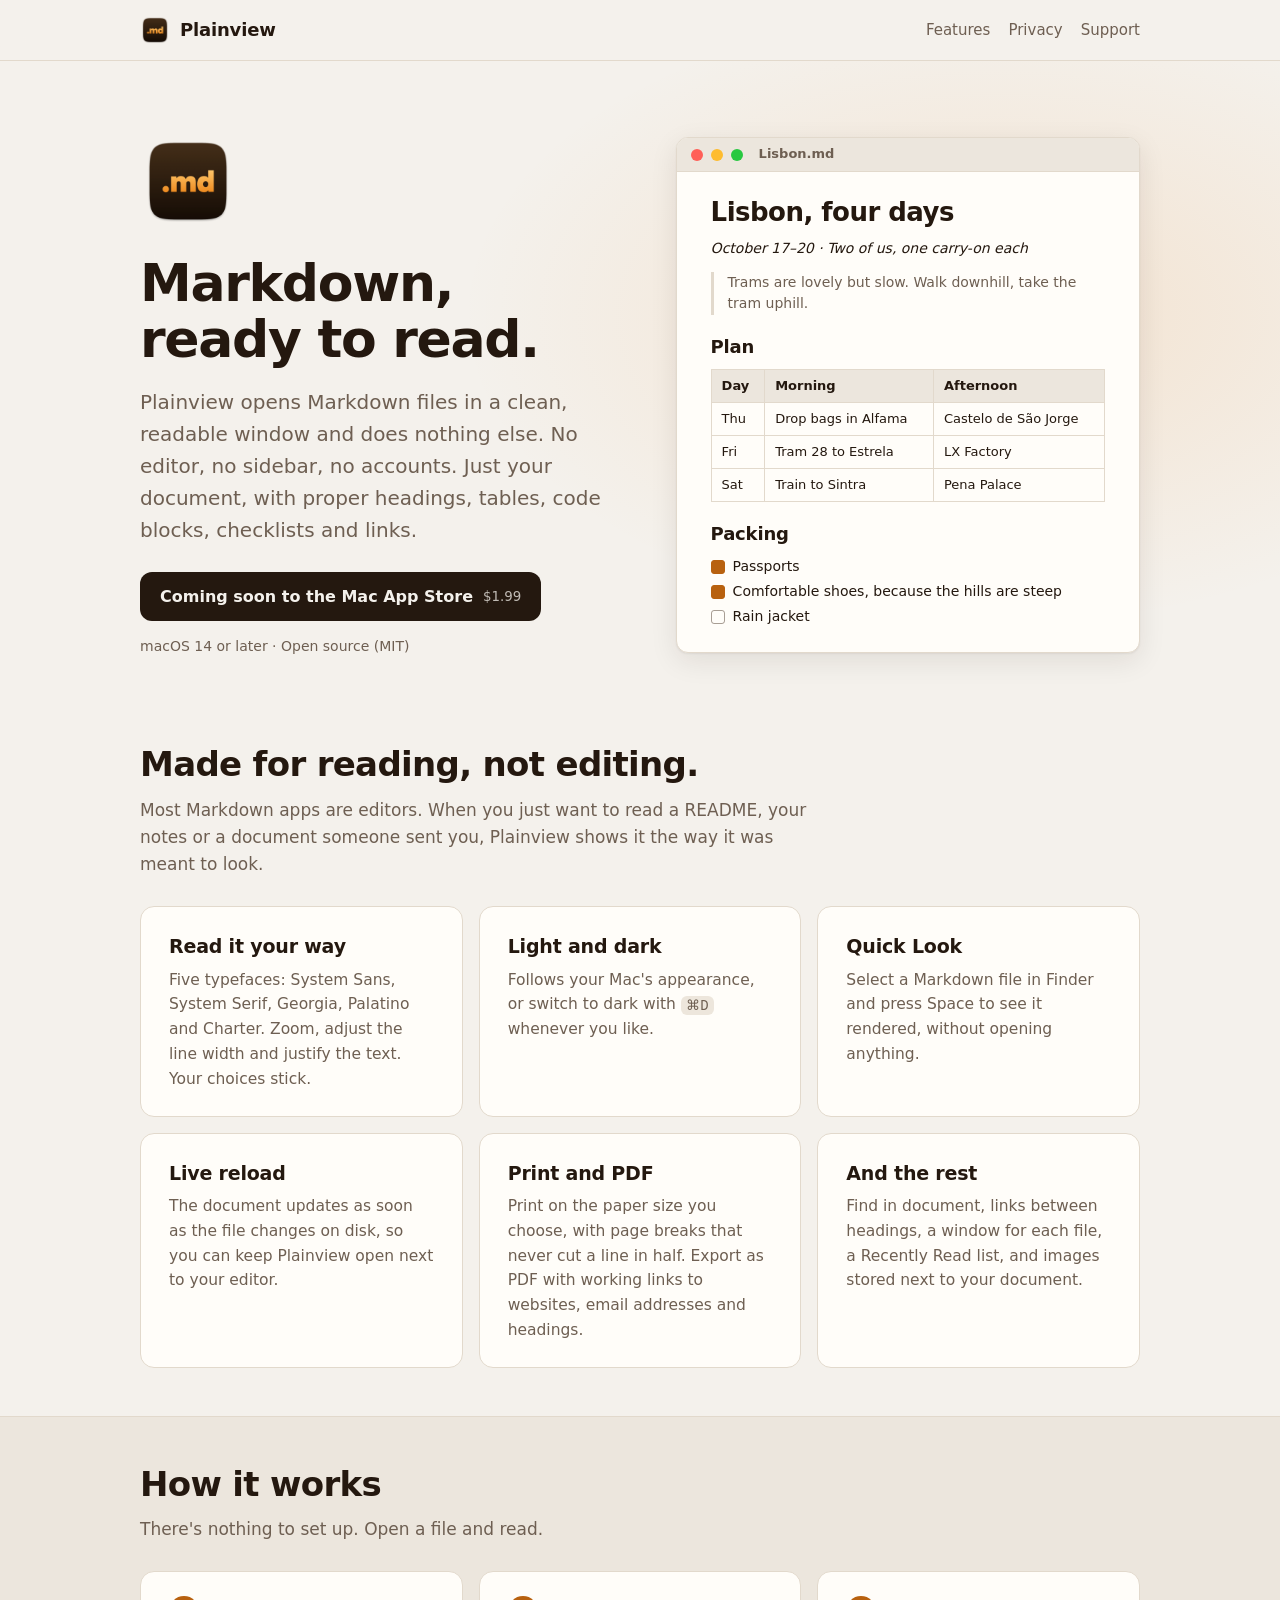
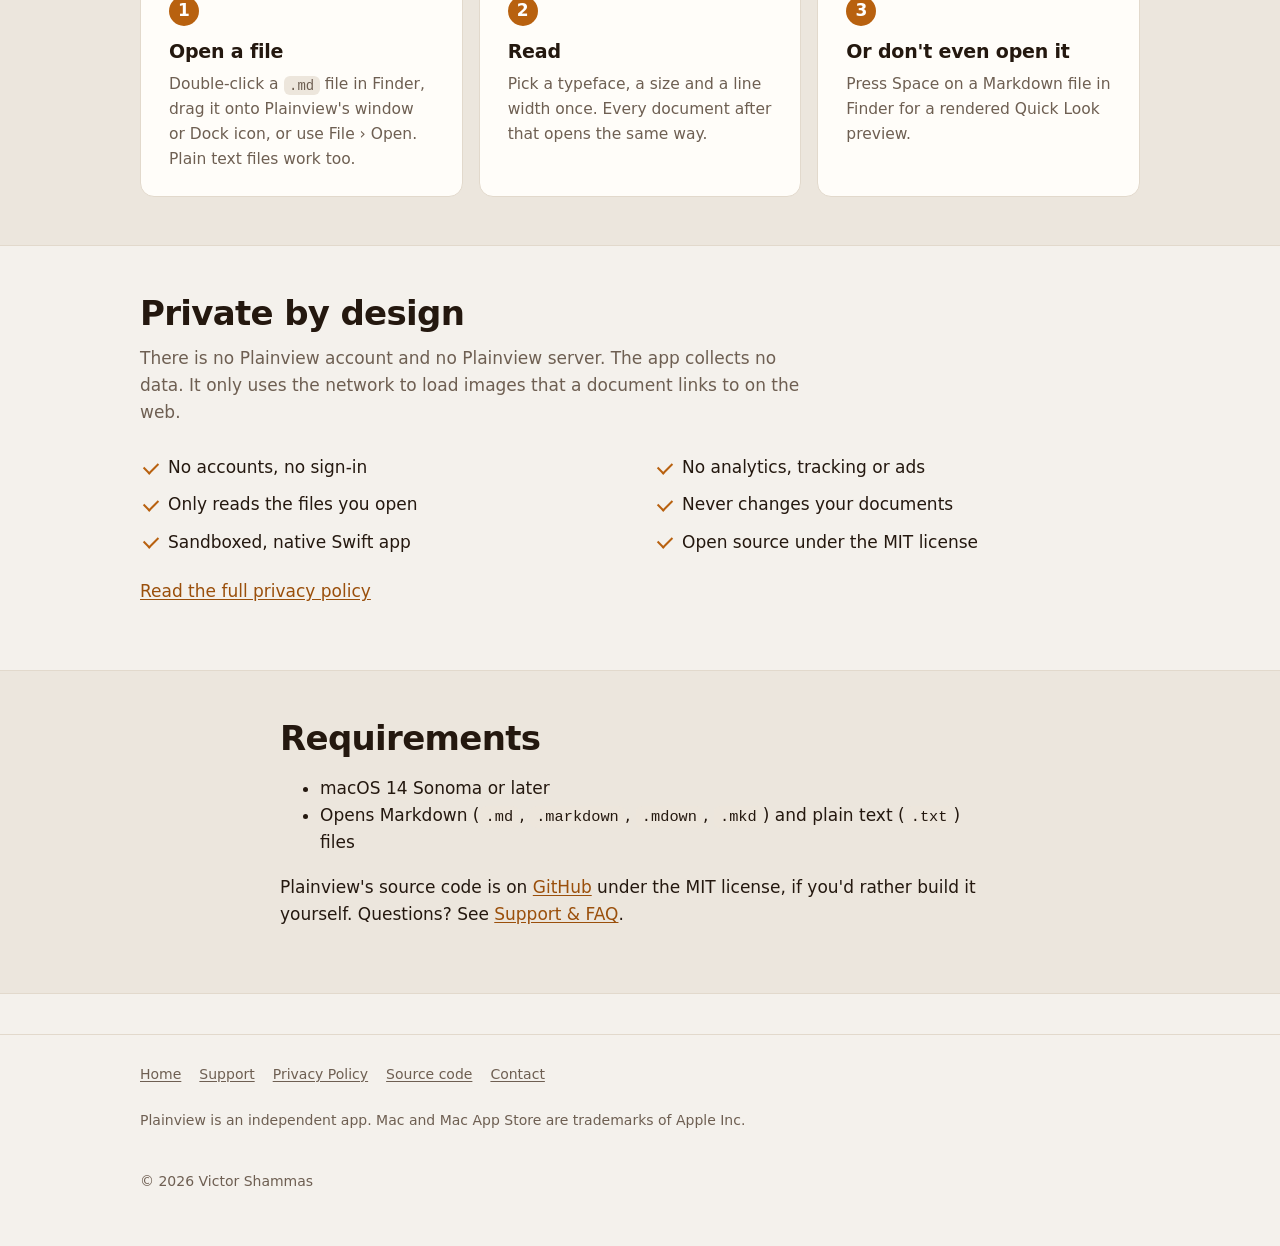
==== docs/index.html @ ef62adac "Add the Plainview website, served from docs/ by GitHub Pages Home, support and privacy pages at vict" ====
<!doctype html>
<html lang="en">
<head>
<meta charset="utf-8">
<meta name="viewport" content="width=device-width, initial-scale=1">
<title>Plainview: a Markdown reader for the Mac</title>
<meta name="description" content="Plainview opens Markdown files in a clean, readable window and does nothing else. Five typefaces, light and dark modes, Quick Look in Finder, live reload and PDF export. No editor, no accounts, no tracking.">
<meta name="color-scheme" content="light dark">
<meta property="og:title" content="Plainview">
<meta property="og:description" content="A Markdown reader for the Mac. For reading, not editing.">
<meta property="og:image" content="https://victorshammas.com/plainview/icon.png">
<link rel="icon" type="image/png" href="favicon.png">
<link rel="apple-touch-icon" href="apple-touch-icon.png">
<link rel="stylesheet" href="style.css">
</head>
<body>
<header class="site-header">
  <div class="wrap">
    <a class="brand" href="./"><img src="icon.png" alt="" width="30" height="30">Plainview</a>
    <nav class="nav" aria-label="Main">
      <a href="#features" class="hide-sm">Features</a>
      <a href="#privacy" class="hide-sm">Privacy</a>
      <a href="support.html">Support</a>
    </nav>
  </div>
</header>

<main>
  <section class="hero">
    <div class="wrap">
      <div>
        <img class="hero-icon" src="icon.png" alt="Plainview app icon" width="96" height="96">
        <h1>Markdown, ready to read.</h1>
        <p class="lede">Plainview opens Markdown files in a clean, readable window and does nothing else. No editor, no sidebar, no accounts. Just your document, with proper headings, tables, code blocks, checklists and links.</p>
        <div class="cta-row">
          <!-- At launch, replace with: <a class="btn" href="https://apps.apple.com/app/id6818242560">Download on the Mac App Store <small>$1.99</small></a> (see README.md). -->
          <span class="btn" aria-disabled="true">Coming soon to the Mac App Store <small>$1.99</small></span>
          <span class="fineprint">macOS 14 or later · Open source (MIT)</span>
        </div>
      </div>

      <figure class="mock" aria-label="Illustration of a Markdown document open in Plainview" role="img">
        <div class="win-bar"><i></i><i></i><i></i>Lisbon.md</div>
        <div class="page">
          <p class="t1">Lisbon, four days</p>
          <p><em>October 17–20 · Two of us, one carry-on each</em></p>
          <blockquote>Trams are lovely but slow. Walk downhill, take the tram uphill.</blockquote>
          <p class="t2">Plan</p>
          <table>
            <tr><th>Day</th><th>Morning</th><th>Afternoon</th></tr>
            <tr><td>Thu</td><td>Drop bags in Alfama</td><td>Castelo de São Jorge</td></tr>
            <tr><td>Fri</td><td>Tram 28 to Estrela</td><td>LX Factory</td></tr>
            <tr><td>Sat</td><td>Train to Sintra</td><td>Pena Palace</td></tr>
          </table>
          <p class="t2">Packing</p>
          <ul>
            <li class="done">Passports</li>
            <li class="done">Comfortable shoes, because the hills are steep</li>
            <li>Rain jacket</li>
          </ul>
        </div>
      </figure>
    </div>
  </section>

  <section id="features">
    <div class="wrap">
      <h2>Made for reading, not editing.</h2>
      <p class="section-lede">Most Markdown apps are editors. When you just want to read a README, your notes or a document someone sent you, Plainview shows it the way it was meant to look.</p>
      <div class="grid">
        <div class="card"><h3>Read it your way</h3><p>Five typefaces: System Sans, System Serif, Georgia, Palatino and Charter. Zoom, adjust the line width and justify the text. Your choices stick.</p></div>
        <div class="card"><h3>Light and dark</h3><p>Follows your Mac's appearance, or switch to dark with <kbd>⌘D</kbd> whenever you like.</p></div>
        <div class="card"><h3>Quick Look</h3><p>Select a Markdown file in Finder and press Space to see it rendered, without opening anything.</p></div>
        <div class="card"><h3>Live reload</h3><p>The document updates as soon as the file changes on disk, so you can keep Plainview open next to your editor.</p></div>
        <div class="card"><h3>Print and PDF</h3><p>Print on the paper size you choose, with page breaks that never cut a line in half. Export as PDF with working links to websites, email addresses and headings.</p></div>
        <div class="card"><h3>And the rest</h3><p>Find in document, links between headings, a window for each file, a Recently Read list, and images stored next to your document.</p></div>
      </div>
    </div>
  </section>

  <section class="band" id="how">
    <div class="wrap">
      <h2>How it works</h2>
      <p class="section-lede">There's nothing to set up. Open a file and read.</p>
      <div class="steps">
        <div class="card"><h3>Open a file</h3><p>Double-click a <code>.md</code> file in Finder, drag it onto Plainview's window or Dock icon, or use File › Open. Plain text files work too.</p></div>
        <div class="card"><h3>Read</h3><p>Pick a typeface, a size and a line width once. Every document after that opens the same way.</p></div>
        <div class="card"><h3>Or don't even open it</h3><p>Press Space on a Markdown file in Finder for a rendered Quick Look preview.</p></div>
      </div>
    </div>
  </section>

  <section id="privacy">
    <div class="wrap">
      <h2>Private by design</h2>
      <p class="section-lede">There is no Plainview account and no Plainview server. The app collects no data. It only uses the network to load images that a document links to on the web.</p>
      <ul class="checks">
        <li>No accounts, no sign-in</li>
        <li>No analytics, tracking or ads</li>
        <li>Only reads the files you open</li>
        <li>Never changes your documents</li>
        <li>Sandboxed, native Swift app</li>
        <li>Open source under the MIT license</li>
      </ul>
      <p style="margin-top:22px"><a href="privacy.html">Read the full privacy policy</a></p>
    </div>
  </section>

  <section class="band">
    <div class="wrap narrow">
      <h2>Requirements</h2>
      <ul>
        <li>macOS 14 Sonoma or later</li>
        <li>Opens Markdown (<code>.md</code>, <code>.markdown</code>, <code>.mdown</code>, <code>.mkd</code>) and plain text (<code>.txt</code>) files</li>
      </ul>
      <p>Plainview's source code is on <a href="https://github.com/victor-shammas/plainview">GitHub</a> under the MIT license, if you'd rather build it yourself. Questions? See <a href="support.html">Support &amp; FAQ</a>.</p>
    </div>
  </section>
</main>

<footer>
  <div class="wrap">
    <nav aria-label="Footer"><a href="./">Home</a><a href="support.html">Support</a><a href="privacy.html">Privacy Policy</a><a href="https://github.com/victor-shammas/plainview">Source code</a><a href="mailto:contact@victorshammas.com">Contact</a></nav>
    <p>Plainview is an independent app. Mac and Mac App Store are trademarks of Apple Inc.</p>
    <p>© 2026 Victor Shammas</p>
  </div>
</footer>
</body>
</html>
---- docs/style.css ----
/* Plainview site: one stylesheet, no external fonts, scripts or trackers.
   Shared with the Gaugeline site (victorshammas.com/gaugeline/); only the hero mock differs. */
:root {
  /* Brand palette, matching the app icon: espresso (#46321F → #1C140E), amber (#FFC56A → #EE8A25), cream (#FFF1DC). */
  --bg: #f4f1ec;
  --surface: #fffdf9;
  --surface-2: #ece6dd;
  --text: #24180f;
  --muted: #6e5f52;
  --line: #e2d9cc;
  --accent: #b8610f;
  --accent-ink: #ffffff;
  --link: #9a4f0b;
  --glow: rgba(238, 138, 37, .14);
  --ok: #3fa66b;
  --warn: #e8a33a;
  --bad: #e0563a;
  --track: #e7dfd3;
  --code-bg: #ede6dc;
  --shadow: 0 1px 2px rgba(36, 24, 15, .06), 0 8px 28px rgba(36, 24, 15, .09);
  --radius: 14px;
  color-scheme: light dark;
}
@media (prefers-color-scheme: dark) {
  :root {
    --bg: #1c140e;
    --surface: #2a1f16;
    --surface-2: #241a12;
    --text: #f6ebdd;
    --muted: #bca892;
    --line: #46321f;
    --accent: #ffb457;
    --accent-ink: #1c140e;
    --link: #ffc56a;
    --glow: rgba(255, 197, 106, .12);
    --track: #46321f;
    --code-bg: #33261b;
    --shadow: 0 1px 2px rgba(0, 0, 0, .35), 0 10px 30px rgba(0, 0, 0, .4);
  }
}

* { box-sizing: border-box; }
html { -webkit-text-size-adjust: 100%; }
body {
  margin: 0;
  background: var(--bg);
  color: var(--text);
  font: 17px/1.6 -apple-system, BlinkMacSystemFont, "SF Pro Text", "Segoe UI", system-ui, sans-serif;
  -webkit-font-smoothing: antialiased;
}
a { color: var(--link); text-underline-offset: 2px; }
a:hover { text-decoration-thickness: 2px; }
img { max-width: 100%; height: auto; }
code, kbd {
  font: .9em/1.4 ui-monospace, "SF Mono", Menlo, monospace;
  background: var(--code-bg);
  border-radius: 6px;
  padding: .12em .4em;
  overflow-wrap: anywhere;
}
pre {
  background: var(--code-bg);
  border-radius: 10px;
  padding: 14px 16px;
  overflow-x: auto;
  font: 14px/1.5 ui-monospace, "SF Mono", Menlo, monospace;
}
pre code { background: none; padding: 0; }

.wrap { max-width: 1040px; margin: 0 auto; padding: 0 20px; }
.narrow { max-width: 760px; }

/* Header */
.site-header { border-bottom: 1px solid var(--line); background: color-mix(in srgb, var(--bg) 88%, transparent); position: sticky; top: 0; backdrop-filter: saturate(160%) blur(12px); -webkit-backdrop-filter: saturate(160%) blur(12px); z-index: 10; }
.site-header .wrap { display: flex; align-items: center; justify-content: space-between; gap: 16px; height: 60px; }
.brand { display: flex; align-items: center; gap: 10px; font-weight: 700; font-size: 18px; color: var(--text); text-decoration: none; letter-spacing: -.01em; }
.brand img { width: 30px; height: 30px; }
.nav { display: flex; gap: 18px; font-size: 15px; }
.nav a { color: var(--muted); text-decoration: none; }
.nav a:hover, .nav a[aria-current="page"] { color: var(--text); }

/* Hero */
.hero { padding: 72px 0 40px; background: radial-gradient(60% 70% at 78% 40%, var(--glow), transparent 70%); }
.hero .wrap { display: grid; grid-template-columns: 1.05fr 1fr; gap: 48px; align-items: center; }
.hero-icon { width: 96px; height: 96px; margin-bottom: 18px; }
h1 { font-size: clamp(34px, 5vw, 52px); line-height: 1.08; letter-spacing: -.025em; margin: 0 0 18px; }
.lede { font-size: 20px; color: var(--muted); margin: 0 0 26px; max-width: 34em; }
.cta-row { display: flex; flex-wrap: wrap; align-items: center; gap: 14px 18px; }
.btn {
  display: inline-flex; align-items: center; gap: 10px;
  background: var(--text); color: var(--bg);
  padding: 12px 20px; border-radius: 12px;
  font-weight: 600; text-decoration: none; font-size: 16px;
}
.btn:hover { opacity: .9; }
.btn small { font-weight: 500; opacity: .75; }
.fineprint { color: var(--muted); font-size: 14px; }

/* Reader window mock (pure CSS, sample document) */
.mock { margin: 0; background: var(--surface); border: 1px solid var(--line); border-radius: 12px; box-shadow: var(--shadow); overflow: hidden; }
.win-bar { display: flex; align-items: center; gap: 8px; height: 34px; padding: 0 14px; border-bottom: 1px solid var(--line); background: var(--surface-2); font-size: 13px; font-weight: 600; color: var(--muted); }
.win-bar i { width: 12px; height: 12px; border-radius: 50%; background: #ff5f57; }
.win-bar i:nth-child(2) { background: #febc2e; } .win-bar i:nth-child(3) { background: #28c840; margin-right: 8px; }
.page { padding: 26px 34px 22px; font-size: 14px; line-height: 1.55; }
.page .t1 { font-size: 26px; font-weight: 700; letter-spacing: -.02em; line-height: 1.15; margin: 0 0 10px; }
.page .t2 { font-size: 18px; font-weight: 700; letter-spacing: -.01em; margin: 18px 0 8px; }
.page p { margin: 0 0 12px; }
.page blockquote { margin: 0 0 12px; padding: 0 0 0 14px; border-left: 3px solid var(--line); color: var(--muted); }
.page table { display: table; font-size: 13px; margin: 0; border: 1px solid var(--line); }
.page th, .page td { padding: 6px 10px; border: 1px solid var(--line); }
.page th { color: var(--text); font-size: 13px; background: var(--surface-2); }
.page ul { list-style: none; padding: 0; margin: 0; }
.page li { display: flex; align-items: center; gap: 8px; margin: 3px 0; }
.page li::before { content: ""; width: 12px; height: 12px; border: 1.5px solid var(--muted); border-radius: 3px; opacity: .6; flex: none; }
.page li.done::before { background: var(--accent); border-color: var(--accent); opacity: 1; }
.page .demo { color: var(--muted); font-size: 12px; text-align: center; margin: 16px 0 0; }

/* Sections */
section { padding: 48px 0; }
h2 { font-size: clamp(26px, 3.4vw, 34px); letter-spacing: -.02em; line-height: 1.15; margin: 0 0 12px; }
h3 { font-size: 19px; margin: 0 0 6px; letter-spacing: -.01em; }
.section-lede { color: var(--muted); margin: 0 0 28px; max-width: 40em; }
.grid { display: grid; grid-template-columns: repeat(3, 1fr); gap: 16px; }
.card { background: var(--surface); border: 1px solid var(--line); border-radius: var(--radius); padding: 24px 28px; }
.card p { margin: 0; color: var(--muted); font-size: 15.5px; }
.steps { counter-reset: s; display: grid; grid-template-columns: repeat(3, 1fr); gap: 16px; }
.steps .card::before { counter-increment: s; content: counter(s); display: inline-grid; place-items: center; width: 30px; height: 30px; border-radius: 50%; background: var(--accent); color: var(--accent-ink); font-weight: 700; margin-bottom: 10px; }
.band { background: var(--surface-2); border-block: 1px solid var(--line); }
.checks { list-style: none; padding: 0; margin: 0; display: grid; grid-template-columns: 1fr 1fr; gap: 10px 28px; }
.checks li { padding-left: 28px; position: relative; }
.checks li::before { content: ""; position: absolute; left: 4px; top: .45em; width: 12px; height: 7px; border-left: 2.5px solid var(--accent); border-bottom: 2.5px solid var(--accent); transform: rotate(-45deg); }

/* Docs pages */
.doc { padding: 48px 0 24px; }
.doc h1 { font-size: clamp(30px, 4.4vw, 42px); }
.doc h2 { font-size: 24px; margin-top: 40px; }
.doc h3 { margin-top: 26px; }
.doc p, .doc li { color: var(--text); }
.doc .meta-line { color: var(--muted); margin-top: -6px; }
.tldr { background: var(--surface); border: 1px solid var(--line); border-left: 4px solid var(--accent); border-radius: 10px; padding: 18px 28px; margin: 24px 0; }
.tldr ul { margin: 8px 0 0; padding-left: 20px; }
table { width: 100%; border-collapse: collapse; margin: 16px 0; font-size: 15.5px; display: block; overflow-x: auto; }
th, td { text-align: left; vertical-align: top; padding: 10px 12px; border-bottom: 1px solid var(--line); }
th { color: var(--muted); font-weight: 600; font-size: 14px; }
details { background: var(--surface); border: 1px solid var(--line); border-radius: 12px; padding: 6px 28px; margin: 12px 0; }
details[open] { padding-bottom: 18px; }
summary { cursor: pointer; font-weight: 600; padding: 14px 0; list-style-position: inside; }
summary::-webkit-details-marker { margin-right: 6px; }
details > :not(summary) { margin-left: 0; margin-right: 0; }
summary::marker { color: var(--muted); }
.toc { display: flex; flex-wrap: wrap; gap: 8px; margin: 18px 0 8px; padding: 0; list-style: none; }
.toc a { display: inline-block; padding: 6px 12px; border: 1px solid var(--line); border-radius: 999px; text-decoration: none; color: var(--text); font-size: 14.5px; background: var(--surface); }

/* Footer */
footer { border-top: 1px solid var(--line); margin-top: 40px; padding: 28px 0 40px; color: var(--muted); font-size: 14px; }
footer .wrap { display: grid; gap: 10px; }
footer nav { display: flex; flex-wrap: wrap; gap: 18px; }
footer a { color: var(--muted); }

@media (max-width: 820px) {
  details, .card, .tldr { padding-left: 20px; padding-right: 20px; }
  .hero { padding-top: 40px; }
  .hero .wrap, .grid, .steps { grid-template-columns: 1fr; }
  .hero .wrap { gap: 32px; }
  .checks { grid-template-columns: 1fr; }
  .nav { gap: 14px; }
}
@media (max-width: 600px) {
  .stack thead { display: none; }
  .stack, .stack tbody, .stack tr, .stack td { display: block; width: 100%; }
  .stack tr { border-bottom: 1px solid var(--line); padding: 8px 0; }
  .stack td { border: 0; padding: 4px 0; }
  .stack td:first-child { font-weight: 600; }
  .stack td:not(:first-child)::before { content: attr(data-label) ": "; color: var(--muted); font-weight: 600; }
}
@media (max-width: 420px) {
  .nav a.hide-sm { display: none; }
  body { font-size: 16px; }
  .lede { font-size: 18px; }
}
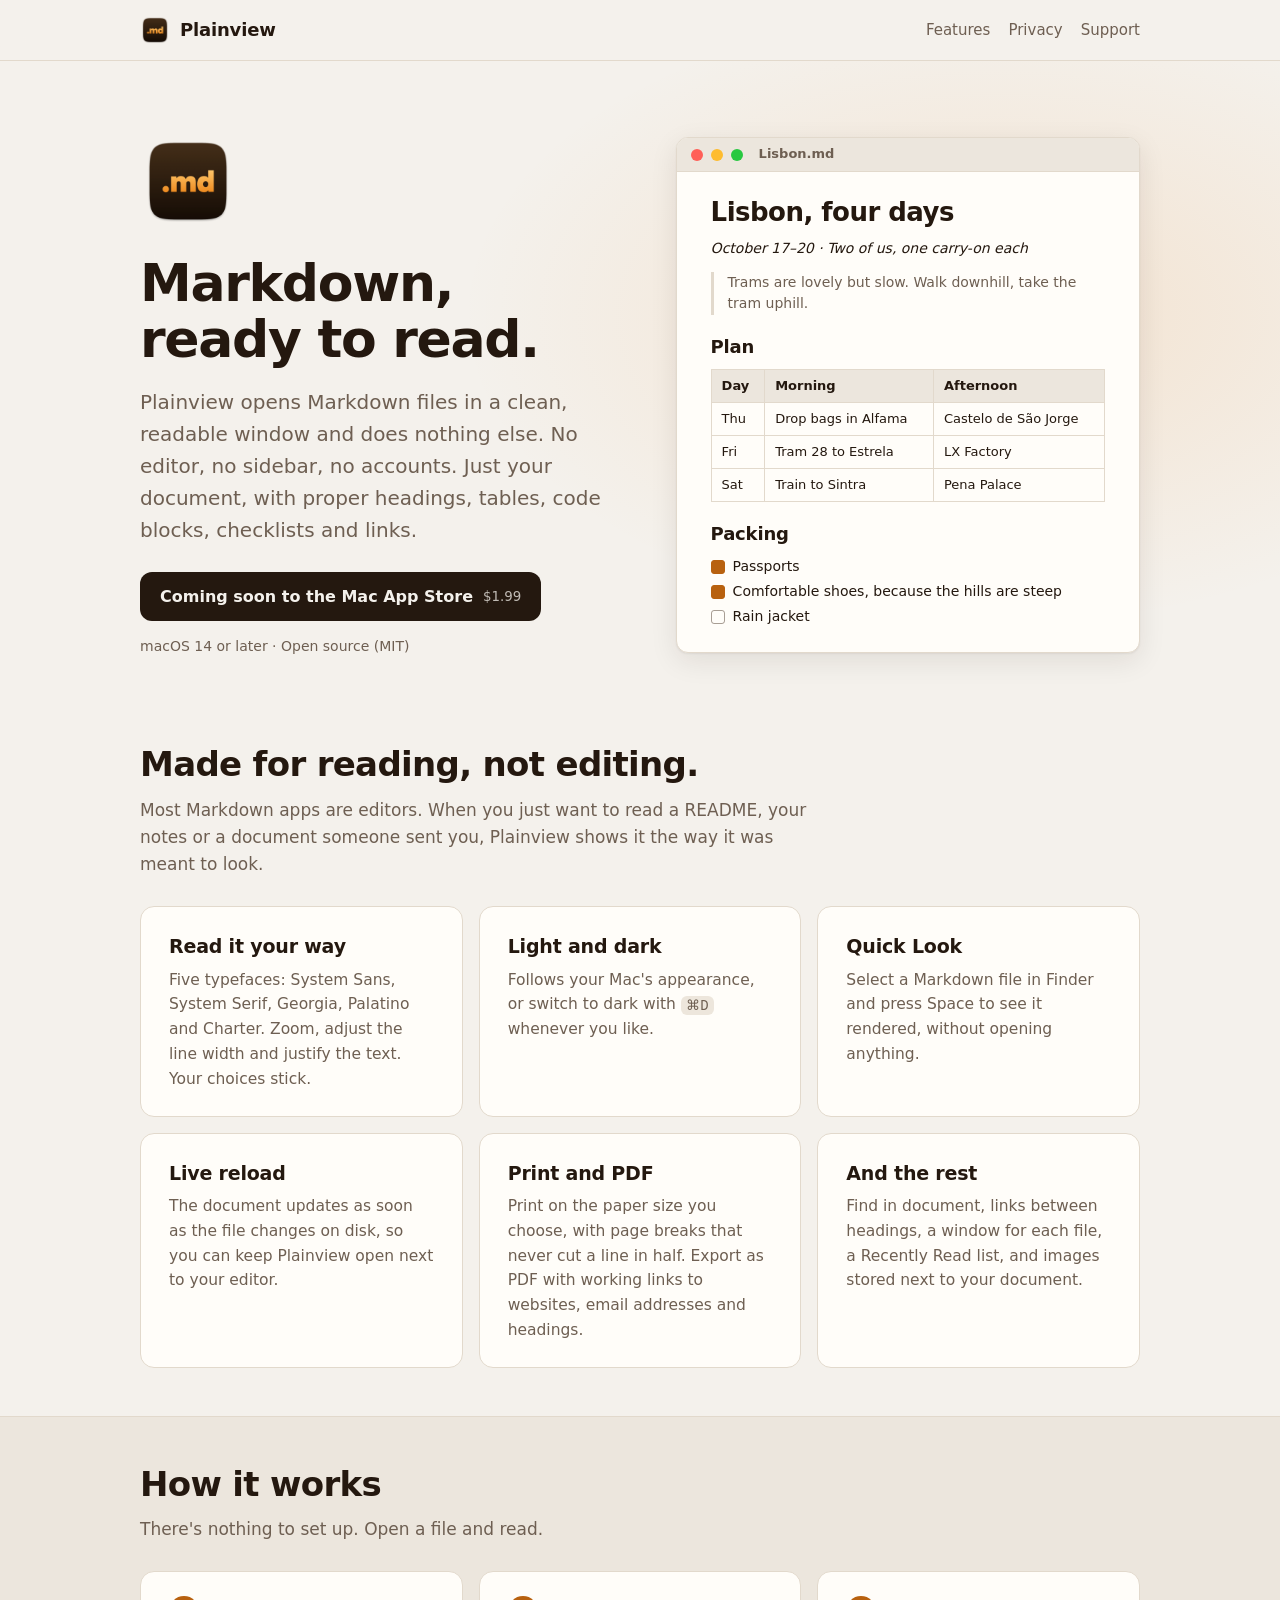
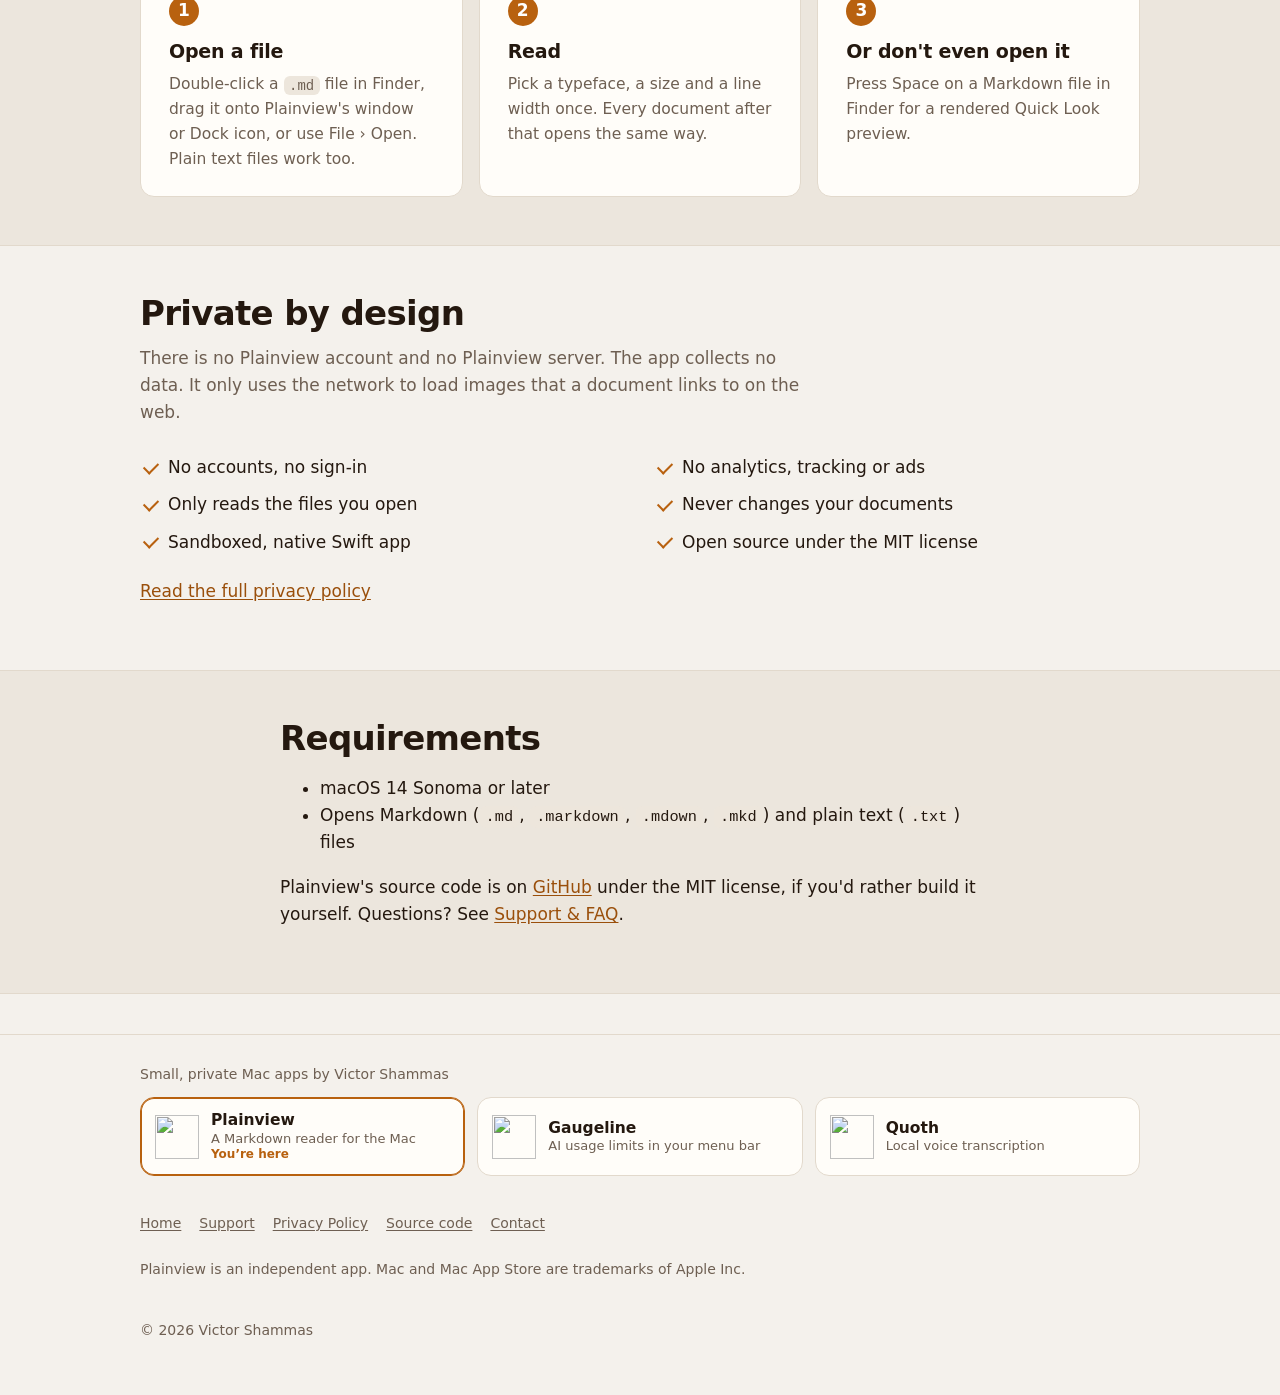
==== commit 4e681f3b: "Website: an app bar linking Plainview, Gaugeline and Quoth Every page ends with the three apps, icon" ====
--- a/docs/index.html
+++ b/docs/index.html
@@ -118,9 +118,20 @@
   </section>
 </main>
 
+<section class="app-bar" aria-label="Mac apps by Victor Shammas">
+  <div class="wrap">
+    <p class="app-bar-title">Small, private Mac apps by Victor Shammas</p>
+    <div class="app-tiles">
+      <a class="app-tile current" aria-current="page" href="https://victorshammas.com/plainview/"><img src="https://victorshammas.com/plainview/icon.png" alt="" width="44" height="44"><span><strong>Plainview</strong><small>A Markdown reader for the Mac</small><em>You’re here</em></span></a>
+      <a class="app-tile" href="https://victorshammas.com/gaugeline/"><img src="https://victorshammas.com/gaugeline/icon.png" alt="" width="44" height="44"><span><strong>Gaugeline</strong><small>AI usage limits in your menu bar</small></span></a>
+      <a class="app-tile" href="https://victorshammas.com/quoth/"><img src="https://victorshammas.com/quoth/icon.png" alt="" width="44" height="44"><span><strong>Quoth</strong><small>Local voice transcription</small></span></a>
+    </div>
+  </div>
+</section>
+
 <footer>
   <div class="wrap">
-    <nav aria-label="Footer"><a href="./">Home</a><a href="support.html">Support</a><a href="privacy.html">Privacy Policy</a><a href="https://github.com/victor-shammas/plainview">Source code</a><a href="mailto:contact@victorshammas.com">Contact</a></nav>
+    <nav aria-label="Footer"><a href="./">Home</a><a href="support.html">Support</a><a href="privacy.html">Privacy Policy</a><a href="https://github.com/victor-shammas/plainview">Source code</a><a href="mailto:contact+plainview@victorshammas.com">Contact</a></nav>
     <p>Plainview is an independent app. Mac and Mac App Store are trademarks of Apple Inc.</p>
     <p>© 2026 Victor Shammas</p>
   </div>
--- a/docs/style.css
+++ b/docs/style.css
@@ -178,3 +178,18 @@
   body { font-size: 16px; }
   .lede { font-size: 18px; }
 }
+
+/* App bar: the family of apps, shared by every site (Plainview, Gaugeline, Quoth). */
+.app-bar { border-top: 1px solid var(--line); margin-top: 40px; padding: 28px 0 8px; }
+.app-bar + footer { margin-top: 0; border-top: 0; }
+.app-bar-title { color: var(--muted); font-size: 14px; margin: 0 0 12px; }
+.app-tiles { display: grid; grid-template-columns: repeat(3, 1fr); gap: 12px; }
+.app-tile { display: flex; align-items: center; gap: 12px; padding: 12px 14px; border: 1px solid var(--line); border-radius: var(--radius); background: var(--surface); color: var(--text); text-decoration: none; }
+.app-tile:hover { border-color: var(--accent); }
+.app-tile img { width: 44px; height: 44px; flex: none; }
+.app-tile span { display: grid; line-height: 1.3; }
+.app-tile strong { font-size: 15.5px; }
+.app-tile small { color: var(--muted); font-size: 13px; }
+.app-tile em { color: var(--accent); font-size: 12px; font-style: normal; font-weight: 600; }
+.app-tile.current { box-shadow: inset 0 0 0 1px var(--accent); border-color: var(--accent); }
+@media (max-width: 820px) { .app-tiles { grid-template-columns: 1fr; } }
